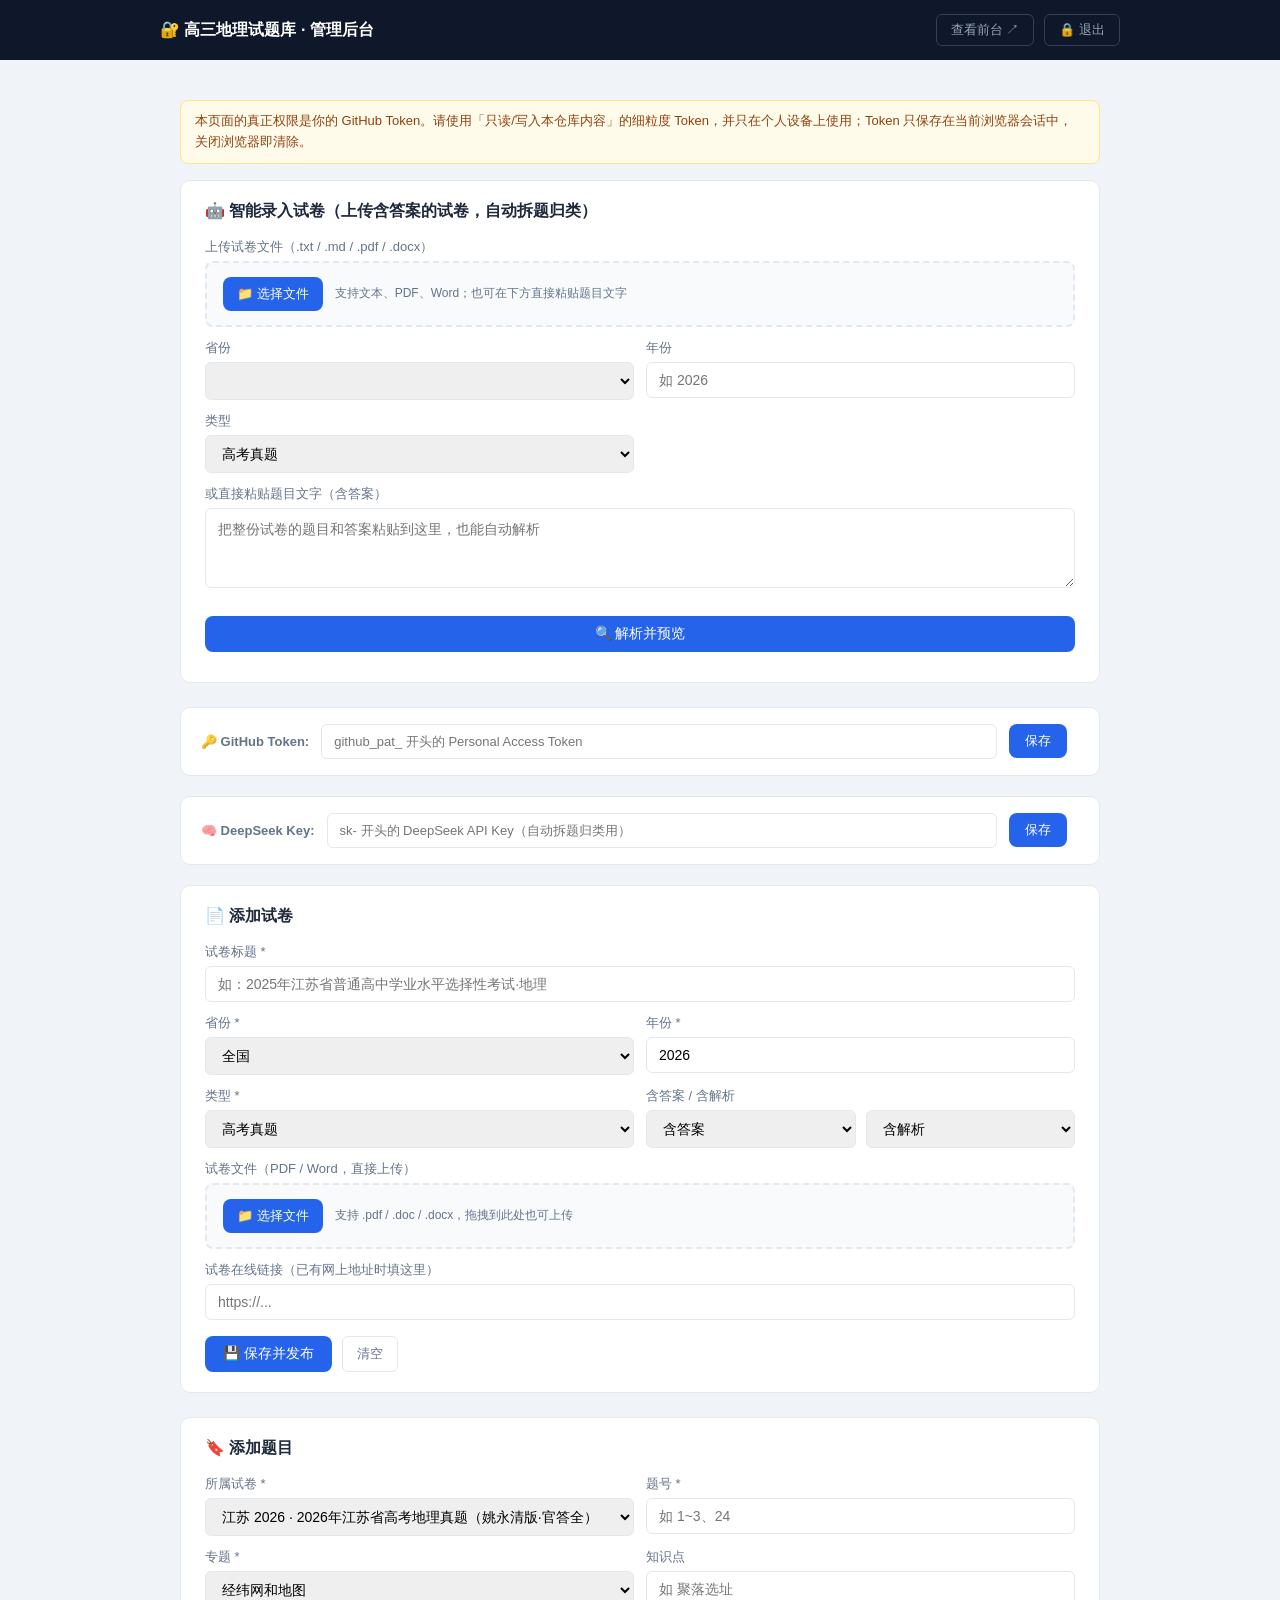
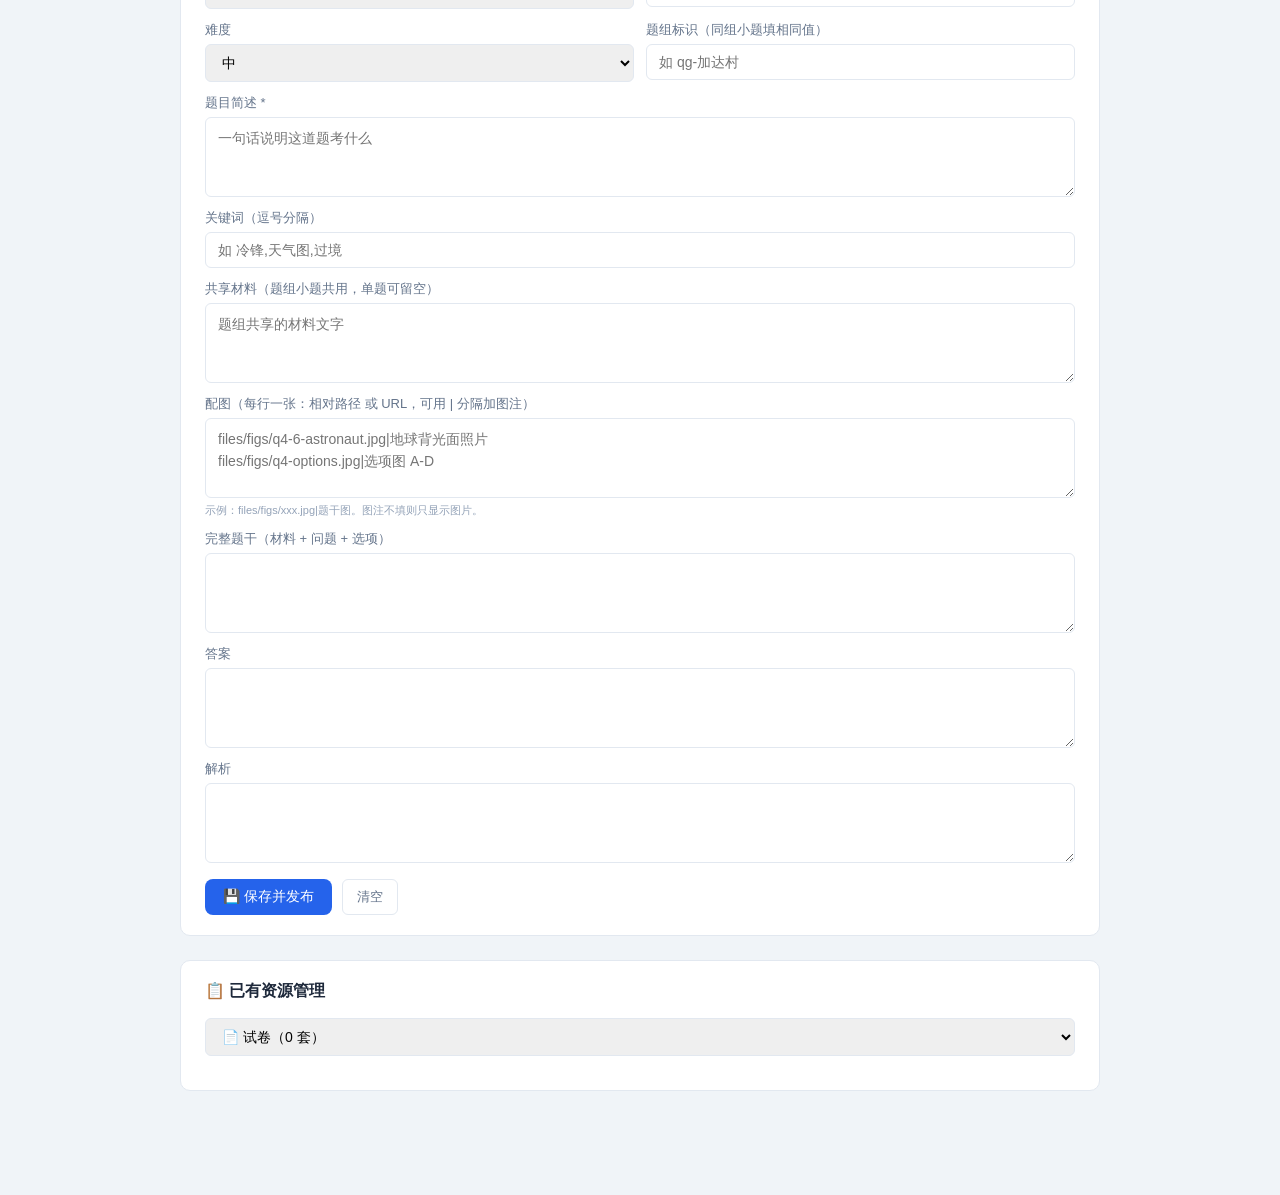
==== admin.html @ a0f21f52 "update admin.html" ====
<!DOCTYPE html>
<html lang="zh-CN">
<head>
  <meta charset="UTF-8">
  <meta name="viewport" content="width=device-width, initial-scale=1.0">
  <title>管理后台 · 高三地理试题库</title>
  <link rel="stylesheet" href="styles.css">
  <style>
    .admin-layout { max-width: 960px; margin: 0 auto; padding: 24px 20px 80px; }
    .admin-topbar { background: #0f172a; color: #fff; padding: 14px 20px; }
    .admin-topbar-inner { max-width: 960px; margin: 0 auto; display: flex; align-items: center; justify-content: space-between; }
    .admin-brand { font-weight: 700; font-size: 16px; }
    .admin-exit { color: #94a3b8; font-size: 13px; text-decoration: none; border: 1px solid #334155; padding: 6px 14px; border-radius: 6px; cursor: pointer; background: none; }
    .admin-exit:hover { color: #fff; border-color: #64748b; }
    .notice { background: #fffbeb; border: 1px solid #fde68a; color: #92400e; border-radius: 8px; padding: 10px 14px; font-size: 13px; margin: 16px 0; line-height: 1.6; }
    .settings-panel { background: #fff; border: 1px solid var(--border); border-radius: 10px; padding: 16px 20px; margin-bottom: 20px; display: flex; align-items: center; gap: 12px; flex-wrap: wrap; }
    .settings-panel label { font-size: 13px; font-weight: 600; color: var(--text-sub); }
    .settings-panel input { flex: 1; min-width: 240px; padding: 9px 12px; border: 1px solid var(--border); border-radius: 6px; font-size: 13px; }
    .admin-form { background: #fff; border: 1px solid var(--border); border-radius: 10px; padding: 20px 24px; margin-bottom: 24px; }
    .admin-form h3 { font-size: 16px; margin-bottom: 16px; }
    .form-grid { display: grid; grid-template-columns: 1fr 1fr; gap: 12px; }
    .form-field { display: flex; flex-direction: column; gap: 5px; }
    .form-field.full { grid-column: 1 / -1; }
    .form-field label { font-size: 13px; color: var(--text-sub); font-weight: 500; }
    .form-field input, .form-field select, .form-field textarea { padding: 9px 12px; border: 1px solid var(--border); border-radius: 6px; font-size: 14px; font-family: inherit; outline: none; }
    .form-field textarea { min-height: 80px; resize: vertical; line-height: 1.6; }
    .form-hint { font-size: 11px; color: #94a3b8; }
    .form-actions { margin-top: 16px; display: flex; gap: 10px; }
    .upload-box { border: 2px dashed var(--border); border-radius: 8px; padding: 14px 16px; display: flex; align-items: center; gap: 12px; flex-wrap: wrap; background: #f8fafc; }
    .upload-box.dragover { border-color: var(--primary); background: #eff6ff; }
    .upload-info { font-size: 12px; color: var(--text-sub); flex: 1; min-width: 160px; }
    .manage-item { background: #fff; border: 1px solid var(--border); border-radius: 8px; padding: 14px 16px; margin-bottom: 10px; display: flex; align-items: center; gap: 12px; }
    .manage-item .mi-title { flex: 1; font-size: 14px; font-weight: 500; }
    .manage-item .mi-info { font-size: 12px; color: var(--text-sub); }
    .mi-btn { padding: 6px 12px; border: 1px solid var(--border); background: #fff; border-radius: 6px; font-size: 12px; cursor: pointer; }
    .mi-btn.edit:hover { border-color: var(--primary); color: var(--primary); }
    .mi-btn.del:hover { border-color: #dc2626; color: #dc2626; }
    .save-status { position: fixed; bottom: 24px; right: 24px; z-index: 300; background: #0f172a; color: #fff; padding: 12px 20px; border-radius: 8px; font-size: 13px; display: none; box-shadow: 0 8px 24px rgba(0,0,0,.25); max-width: 420px; }
    .save-status.ok { background: #15803d; }
    .save-status.err { background: #dc2626; }
    .smart-preview { margin-top: 16px; }
    .smart-paper-head { background: #eff6ff; border: 1px solid #bfdbfe; border-radius: 8px; padding: 12px 16px; margin-bottom: 12px; }
    .smart-paper-head b { color: #1e40af; }
    .smart-q-item { border: 1px solid var(--border); border-radius: 8px; padding: 10px 14px; margin-bottom: 8px; }
    .smart-q-item .sq-head { display: flex; align-items: center; gap: 8px; flex-wrap: wrap; margin-bottom: 4px; }
    .smart-q-item .sq-ans { font-size: 13px; color: #166534; }
    .smart-q-item .sq-desc { font-size: 13px; color: var(--text-sub); }
    @media (max-width: 640px) { .form-grid { grid-template-columns: 1fr; } }
  </style>
</head>
<body>
  <header class="admin-topbar">
    <div class="admin-topbar-inner">
      <div class="admin-brand">🔐 高三地理试题库 · 管理后台</div>
      <div style="display:flex;gap:10px;align-items:center;">
        <a href="index.html" class="admin-exit" target="_blank">查看前台 ↗</a>
        <button id="admin-lock" class="admin-exit">🔒 退出</button>
      </div>
    </div>
  </header>

  <div class="admin-layout">
    <div class="notice">
      本页面的真正权限是你的 GitHub Token。请使用「只读/写入本仓库内容」的细粒度 Token，并只在个人设备上使用；Token 只保存在当前浏览器会话中，关闭浏览器即清除。
    </div>

    <!-- 智能录入 -->
    <div class="admin-form">
      <h3>🤖 智能录入试卷（上传含答案的试卷，自动拆题归类）</h3>
      <div class="form-grid">
        <div class="form-field full"><label>上传试卷文件（.txt / .md / .pdf / .docx）</label>
          <div class="upload-box" id="smart-upload-box">
            <button type="button" class="btn-primary" style="padding:8px 14px;font-size:13px;" onclick="document.getElementById('smart-file').click()">📁 选择文件</button>
            <span class="upload-info" id="smart-file-info">支持文本、PDF、Word；也可在下方直接粘贴题目文字</span>
            <input type="file" id="smart-file" accept=".txt,.md,.pdf,.docx" style="display:none;">
          </div>
        </div>
        <div class="form-field"><label>省份</label><select id="smart-province"></select></div>
        <div class="form-field"><label>年份</label><input type="text" id="smart-year" placeholder="如 2026"></div>
        <div class="form-field"><label>类型</label><select id="smart-type"><option>高考真题</option><option>模拟题</option></select></div>
        <div class="form-field full"><label>或直接粘贴题目文字（含答案）</label><textarea id="smart-text" placeholder="把整份试卷的题目和答案粘贴到这里，也能自动解析"></textarea></div>
        <div class="form-field full form-actions">
          <button class="btn-primary" onclick="smartParse()">🔍 解析并预览</button>
          <span id="smart-status" style="font-size:13px;color:var(--text-sub);"></span>
        </div>
      </div>
      <div id="smart-preview" class="smart-preview" style="display:none;"></div>
    </div>

    <!-- GitHub Token -->
    <div class="settings-panel">
      <label>🔑 GitHub Token:</label>
      <input type="password" id="github-token" placeholder="github_pat_ 开头的 Personal Access Token">
      <button class="btn-primary" style="padding:8px 16px;font-size:13px;" onclick="saveToken()">保存</button>
      <span id="token-status" style="font-size:12px;color:var(--text-sub);"></span>
    </div>

    <!-- DeepSeek Key -->
    <div class="settings-panel">
      <label>🧠 DeepSeek Key:</label>
      <input type="password" id="deepseek-key" placeholder="sk- 开头的 DeepSeek API Key（自动拆题归类用）">
      <button class="btn-primary" style="padding:8px 16px;font-size:13px;" onclick="saveDeepSeekKey()">保存</button>
      <span id="deepseek-status" style="font-size:12px;color:var(--text-sub);"></span>
    </div>

    <!-- 试卷表单 -->
    <div class="admin-form">
      <h3 id="paper-form-title">📄 添加试卷</h3>
      <div class="form-grid">
        <div class="form-field full"><label>试卷标题 *</label><input type="text" id="p-title" placeholder="如：2025年江苏省普通高中学业水平选择性考试·地理"></div>
        <div class="form-field"><label>省份 *</label><select id="p-province"></select></div>
        <div class="form-field"><label>年份 *</label><input type="text" id="p-year" placeholder="如 2025"></div>
        <div class="form-field"><label>类型 *</label><select id="p-type"><option>高考真题</option><option>模拟题</option></select></div>
        <div class="form-field"><label>含答案 / 含解析</label>
          <div style="display:flex;gap:10px;">
            <select id="p-hasanswer" style="flex:1;"><option value="true">含答案</option><option value="false">无答案</option></select>
            <select id="p-hasanalysis" style="flex:1;"><option value="true">含解析</option><option value="false">无解析</option></select>
          </div>
        </div>
        <div class="form-field full"><label>试卷文件（PDF / Word，直接上传）</label>
          <div class="upload-box" id="paper-upload-box">
            <button type="button" class="btn-primary" style="padding:8px 14px;font-size:13px;" onclick="document.getElementById('p-file').click()">📁 选择文件</button>
            <span class="upload-info" id="p-file-info">支持 .pdf / .doc / .docx，拖拽到此处也可上传</span>
            <input type="file" id="p-file" accept=".pdf,.doc,.docx" style="display:none;">
          </div>
        </div>
        <div class="form-field full"><label>试卷在线链接（已有网上地址时填这里）</label><input type="text" id="p-url" placeholder="https://..."></div>
      </div>
      <div class="form-actions"><button class="btn-primary" onclick="savePaper()">💾 保存并发布</button><button class="btn-ghost" onclick="resetPaperForm()">清空</button></div>
    </div>

    <!-- 题目表单 -->
    <div class="admin-form">
      <h3 id="question-form-title">🔖 添加题目</h3>
      <div class="form-grid">
        <div class="form-field"><label>所属试卷 *</label><select id="q-paperid"></select></div>
        <div class="form-field"><label>题号 *</label><input type="text" id="q-number" placeholder="如 1~3、24"></div>
        <div class="form-field"><label>专题 *</label><select id="q-topic"></select></div>
        <div class="form-field"><label>知识点</label><input type="text" id="q-knowledgepoint" placeholder="如 聚落选址"></div>
        <div class="form-field"><label>难度</label><select id="q-difficulty"><option>易</option><option selected>中</option><option>难</option></select></div>
        <div class="form-field"><label>题组标识（同组小题填相同值）</label><input type="text" id="q-group" placeholder="如 qg-加达村"></div>
        <div class="form-field full"><label>题目简述 *</label><textarea id="q-desc" placeholder="一句话说明这道题考什么"></textarea></div>
        <div class="form-field full"><label>关键词（逗号分隔）</label><input type="text" id="q-keywords" placeholder="如 冷锋,天气图,过境"></div>
        <div class="form-field full"><label>共享材料（题组小题共用，单题可留空）</label><textarea id="q-material" placeholder="题组共享的材料文字"></textarea></div>
        <div class="form-field full"><label>配图（每行一张：相对路径 或 URL，可用 | 分隔加图注）</label><textarea id="q-figures" placeholder="files/figs/q4-6-astronaut.jpg|地球背光面照片&#10;files/figs/q4-options.jpg|选项图 A-D"></textarea>
          <span class="form-hint">示例：files/figs/xxx.jpg|题干图。图注不填则只显示图片。</span>
        </div>
        <div class="form-field full"><label>完整题干（材料 + 问题 + 选项）</label><textarea id="q-content"></textarea></div>
        <div class="form-field full"><label>答案</label><textarea id="q-answer"></textarea></div>
        <div class="form-field full"><label>解析</label><textarea id="q-analysis"></textarea></div>
      </div>
      <div class="form-actions"><button class="btn-primary" onclick="saveQuestion()">💾 保存并发布</button><button class="btn-ghost" onclick="resetQuestionForm()">清空</button></div>
    </div>

    <!-- 已有资源 -->
    <div class="admin-form">
      <h3>📋 已有资源管理</h3>
      <div class="form-field" style="margin-bottom:14px;">
        <select id="manage-type" onchange="renderManageList()">
          <option value="papers">📄 试卷（<span id="paper-count">0</span> 套）</option>
          <option value="questions">🔖 题目（<span id="question-count">0</span> 道）</option>
        </select>
      </div>
      <div id="manage-list"></div>
    </div>
  </div>

  <div id="save-status" class="save-status"></div>

  <script src="config.js"></script>
  <script src="data.js"></script>
  <script src="admin.js"></script>
</body>
</html>
---- styles.css ----
:root {
  --primary: #2563eb;
  --primary-dark: #1d4ed8;
  --bg: #f0f4f8;
  --card: #ffffff;
  --text: #1e293b;
  --text-sub: #64748b;
  --border: #e2e8f0;
  --shadow: 0 2px 8px rgba(30, 41, 59, 0.08);
  --radius: 10px;
}

* { margin: 0; padding: 0; box-sizing: border-box; }

body {
  font-family: -apple-system, BlinkMacSystemFont, "Segoe UI", "PingFang SC",
    "Hiragino Sans GB", "Microsoft YaHei", sans-serif;
  background: var(--bg);
  color: var(--text);
  min-height: 100vh;
}

/* ==================== 顶栏 ==================== */
.topbar {
  background: #fff;
  border-bottom: 1px solid var(--border);
  position: sticky; top: 0; z-index: 50;
}
.topbar-inner {
  max-width: 1100px; margin: 0 auto; padding: 0 20px;
  height: 56px; display: flex; align-items: center; gap: 24px;
}
.topbar-brand { font-weight: 700; font-size: 17px; white-space: nowrap; }
.topbar-nav { display: flex; gap: 4px; flex: 1; }
.topbar-org { font-size: 13px; color: var(--text-sub); white-space: nowrap; }
.nav-btn {
  padding: 8px 16px; border: none; background: none; border-radius: 8px;
  font-size: 14px; cursor: pointer; color: var(--text-sub); transition: all .2s;
}
.nav-btn:hover { background: var(--bg); color: var(--text); }
.nav-btn.active { background: var(--primary); color: #fff; }

/* ==================== 面板通用 ==================== */
.tab-panel { display: none; max-width: 1100px; margin: 0 auto; padding: 24px 20px 60px; }
.tab-panel.active { display: block; }
.panel-header { margin-bottom: 14px; }
.panel-header h2 { font-size: 20px; margin-bottom: 4px; }
.panel-desc { color: var(--text-sub); font-size: 13px; }

/* ==================== 搜索栏 ==================== */
.search-bar { display: flex; gap: 10px; flex-wrap: wrap; margin-bottom: 14px; }
.search-input {
  flex: 1; min-width: 200px; padding: 10px 14px;
  border: 1px solid var(--border); border-radius: 8px; font-size: 14px; outline: none;
  transition: border-color .2s;
}
.search-input:focus { border-color: var(--primary); }
.filter-select {
  padding: 10px 12px; border: 1px solid var(--border); border-radius: 8px;
  font-size: 14px; background: #fff; cursor: pointer; outline: none;
}

/* ==================== 试卷卡片 ==================== */
.resource-list { display: flex; flex-direction: column; gap: 8px; }
.exam-card {
  background: var(--card); border-radius: var(--radius); padding: 14px 18px;
  display: flex; justify-content: space-between; align-items: center; gap: 16px;
  box-shadow: var(--shadow); transition: transform .15s, box-shadow .15s;
}
.exam-card:hover { transform: translateY(-1px); box-shadow: 0 4px 16px rgba(30,41,59,.12); }
.exam-title { font-weight: 600; font-size: 15px; margin-bottom: 8px; }
.exam-meta { display: flex; flex-wrap: wrap; gap: 6px; align-items: center; }
.exam-actions { display: flex; align-items: center; gap: 8px; flex-shrink: 0; }

.badge { font-size: 12px; padding: 2px 8px; border-radius: 4px; font-weight: 500; }
.badge-year { background: #dbeafe; color: #1d4ed8; }
.badge-type { background: #dcfce7; color: #15803d; }
.badge-topic { background: #fef3c7; color: #b45309; }
.badge-province { background: #ffedd5; color: #c2410c; }
.badge-fig { background: #fce7f3; color: #9d174d; }
.badge-difficulty { background: #f1f5f9; color: #475569; }
.badge-difficulty-易 { background: #dcfce7; color: #15803d; }
.badge-difficulty-中 { background: #fef3c7; color: #b45309; }
.badge-difficulty-难 { background: #fee2e2; color: #b91c1c; }

.flag { font-size: 12px; color: var(--text-sub); }
.flag-answer { color: #15803d; }
.flag-analysis { color: #b45309; }

.btn-primary {
  padding: 9px 18px; background: var(--primary); color: #fff; border: none;
  border-radius: 8px; font-size: 14px; cursor: pointer; transition: background .2s;
  white-space: nowrap;
}
.btn-primary:hover { background: var(--primary-dark); }
.btn-sm { padding: 7px 14px; font-size: 13px; }
.btn-ghost {
  padding: 7px 14px; border: 1px solid var(--border); background: #fff;
  border-radius: 6px; font-size: 13px; cursor: pointer; color: var(--text-sub); transition: all .2s;
}
.btn-ghost:hover { border-color: var(--primary); color: var(--primary); }

/* ==================== 专题总览 ==================== */
.topic-group {
  background: var(--card); border-radius: var(--radius); padding: 14px 18px;
  box-shadow: var(--shadow); margin-bottom: 10px;
}
.topic-group-header { display: flex; align-items: center; gap: 10px; margin-bottom: 10px; }
.topic-group-header h3 { font-size: 18px; }
.group-hit { font-size: 13px; padding: 3px 12px; border-radius: 10px; background: #dbeafe; color: #1d4ed8; font-weight: 500; }
.group-hit.zero { background: #f1f5f9; color: #94a3b8; }
.topic-chips { display: flex; flex-wrap: wrap; gap: 8px; }
.topic-chip {
  padding: 8px 14px; border: 1px solid var(--border); background: #f8fafc;
  border-radius: 22px; font-size: 14px; cursor: pointer; color: var(--text);
  display: inline-flex; align-items: center; gap: 8px; transition: all .15s;
}
.topic-chip:hover { border-color: var(--primary); color: var(--primary); background: #eff6ff; }
.topic-chip.empty { opacity: .5; cursor: not-allowed; }
.chip-count {
  font-size: 13px; background: #dbeafe; color: #1d4ed8;
  border-radius: 8px; padding: 0 8px; line-height: 20px; min-width: 20px; text-align: center;
}
.topic-chip.empty .chip-count { background: #f1f5f9; color: #94a3b8; }

.topic-breadcrumb { display: flex; align-items: center; gap: 14px; margin-bottom: 16px; flex-wrap: wrap; }
.topic-current { font-size: 15px; font-weight: 600; }
.search-result-bar {
  background: #eff6ff; border: 1px solid #bfdbfe; color: #1e40af;
  border-radius: 8px; padding: 10px 16px; font-size: 13px; margin-bottom: 12px;
}

/* ==================== 题目卡片 ==================== */
.question-card {
  background: var(--card); border-radius: var(--radius); padding: 12px 16px;
  display: flex; align-items: flex-start; gap: 12px;
  box-shadow: var(--shadow); transition: transform .15s, box-shadow .15s;
}
.question-card:hover { transform: translateY(-1px); box-shadow: 0 4px 16px rgba(30,41,59,.12); }
.q-left { flex-shrink: 0; }
.q-number { font-size: 12px; font-weight: 600; color: #1d4ed8; background: #dbeafe; border-radius: 6px; padding: 4px 8px; white-space: nowrap; }
.q-main { flex: 1; min-width: 0; }
.q-desc { font-size: 14px; font-weight: 600; line-height: 1.45; margin-bottom: 5px; }
.q-content {
  font-size: 14px; line-height: 1.55; color: var(--text);
  background: #f8fafc; border: 1px solid var(--border);
  border-radius: 8px; padding: 8px 12px; margin-bottom: 6px;
  white-space: normal; word-break: break-word;
}
.q-answer, .q-analysis { margin-bottom: 6px; }
.q-answer summary, .q-analysis summary {
  cursor: pointer; user-select: none; font-size: 13px; font-weight: 600; color: #1d4ed8;
  background: #eff6ff; border: 1px solid #dbeafe; border-radius: 8px; padding: 6px 12px;
  display: inline-flex; align-items: center; gap: 6px; transition: background .15s;
}
.q-answer summary:hover { background: #dbeafe; }
.q-analysis summary { color: #7c3aed; background: #f5f3ff; border-color: #ede9fe; }
.q-analysis summary:hover { background: #ede9fe; }
.q-answer-body { font-size: 14px; line-height: 1.55; color: #166534; background: #f0fdf4; border: 1px solid #dcfce7; border-radius: 8px; padding: 8px 12px; margin-top: 6px; }
.q-analysis-body { font-size: 14px; line-height: 1.55; color: #5b21b6; background: #faf5ff; border: 1px solid #ede9fe; border-radius: 8px; padding: 8px 12px; margin-top: 6px; }

.q-source { display: flex; flex-wrap: wrap; align-items: center; gap: 6px; }
.q-paper { font-size: 12px; color: var(--text-sub); }
.q-paper-label { font-size: 11px; color: #94a3b8; }
.q-actions { flex-shrink: 0; }

/* ==================== 题目配图（多图网格） ==================== */
.q-figures { display: grid; grid-template-columns: repeat(auto-fit, minmax(200px, 1fr)); gap: 8px; margin-bottom: 8px; }
.q-figure { margin: 0; }
.q-figure img {
  width: 100%; max-height: 280px; object-fit: contain;
  border: 1px solid var(--border); border-radius: 8px; background: #f8fafc; display: block;
}
.q-figure figcaption { font-size: 12px; color: var(--text-sub); margin-top: 5px; text-align: center; }

/* ==================== 题组卡片 ==================== */
.q-group-card { border-left: 3px solid #1d4ed8; }
.q-group-size { display: inline-block; margin-top: 6px; font-size: 11px; color: #1d4ed8; background: #eff6ff; border-radius: 4px; padding: 2px 8px; }
.q-material {
  font-size: 14px; line-height: 1.55; color: var(--text);
  background: #fef3c7; border-left: 4px solid #f59e0b;
  border-radius: 6px; padding: 9px 13px; margin-bottom: 8px;
}
.q-material-tag { display: inline-block; font-size: 11px; font-weight: 600; color: #92400e; background: #fde68a; border-radius: 4px; padding: 2px 8px; margin-right: 8px; vertical-align: middle; }
.q-sub { border-top: 1px dashed var(--border); padding: 8px 0 2px; margin-bottom: 2px; }
.q-sub:first-of-type { border-top: none; padding-top: 0; }
.q-sub-head { display: flex; align-items: baseline; gap: 10px; margin-bottom: 4px; }
.q-sub-num { font-size: 13px; font-weight: 600; color: #1d4ed8; background: #dbeafe; border-radius: 4px; padding: 2px 8px; white-space: nowrap; }
.q-sub-desc { font-size: 14px; font-weight: 600; color: var(--text); }

/* ==================== 试卷查看器 ==================== */
.exam-viewer { position: fixed; inset: 0; z-index: 200; background: rgba(15, 23, 42, 0.88); display: flex; align-items: center; justify-content: center; }
.viewer-toolbar {
  position: absolute; top: 0; left: 0; right: 0; height: 52px; background: #fff;
  display: flex; align-items: center; gap: 16px; padding: 0 20px; box-shadow: var(--shadow);
}
.viewer-close { padding: 7px 16px; border: none; background: #fee2e2; color: #dc2626; border-radius: 6px; cursor: pointer; font-size: 14px; }
.viewer-close:hover { background: #fecaca; }
.viewer-title { font-weight: 600; font-size: 15px; flex: 1; min-width: 0; overflow: hidden; text-overflow: ellipsis; white-space: nowrap; }
.viewer-newtab { font-size: 13px; color: var(--primary); text-decoration: none; white-space: nowrap; }
.viewer-newtab:hover { text-decoration: underline; }
.viewer-body {
  margin-top: 52px; width: 92%; max-width: 980px; height: calc(100% - 104px);
  background: #fff; border-radius: 12px; position: relative; overflow: hidden;
}
.viewer-content { width: 100%; height: 100%; padding: 12px; z-index: 2; position: relative; }
.viewer-iframe { width: 100%; height: 100%; border: none; display: block; }
.viewer-placeholder { text-align: center; padding: 60px 30px; color: var(--text-sub); }
.vp-icon { font-size: 48px; margin-bottom: 6px; }

/* 水印层：平铺斜纹 */
.viewer-watermark { position: absolute; inset: 0; z-index: 5; pointer-events: none; display: none; background-repeat: repeat; }

/* ==================== 空状态 / 页脚 ==================== */
.empty-state { text-align: center; padding: 60px 20px; color: var(--text-sub); background: var(--card); border-radius: var(--radius); font-size: 15px; }
.footer { text-align: center; padding: 30px 20px; color: var(--text-sub); font-size: 13px; border-top: 1px solid var(--border); margin-top: 40px; background: #fff; }
.footer-small { font-size: 11px; margin-top: 6px; opacity: .7; }

/* ==================== 响应式 ==================== */
@media (max-width: 640px) {
  .topbar-inner { flex-wrap: wrap; height: auto; padding: 10px 16px; }
  .topbar-brand { width: 100%; text-align: center; margin-bottom: 6px; }
  .topbar-nav { width: 100%; justify-content: center; }
  .topbar-org { width: 100%; text-align: center; margin-top: 4px; }
  .exam-card { flex-direction: column; align-items: flex-start; }
  .question-card { flex-direction: column; }
  .q-actions { width: 100%; }
  .search-bar { flex-direction: column; }
  .filter-select { width: 100%; }
  .q-figures { grid-template-columns: 1fr; }
  .viewer-body { width: 100%; height: calc(100% - 52px); border-radius: 0; }
}
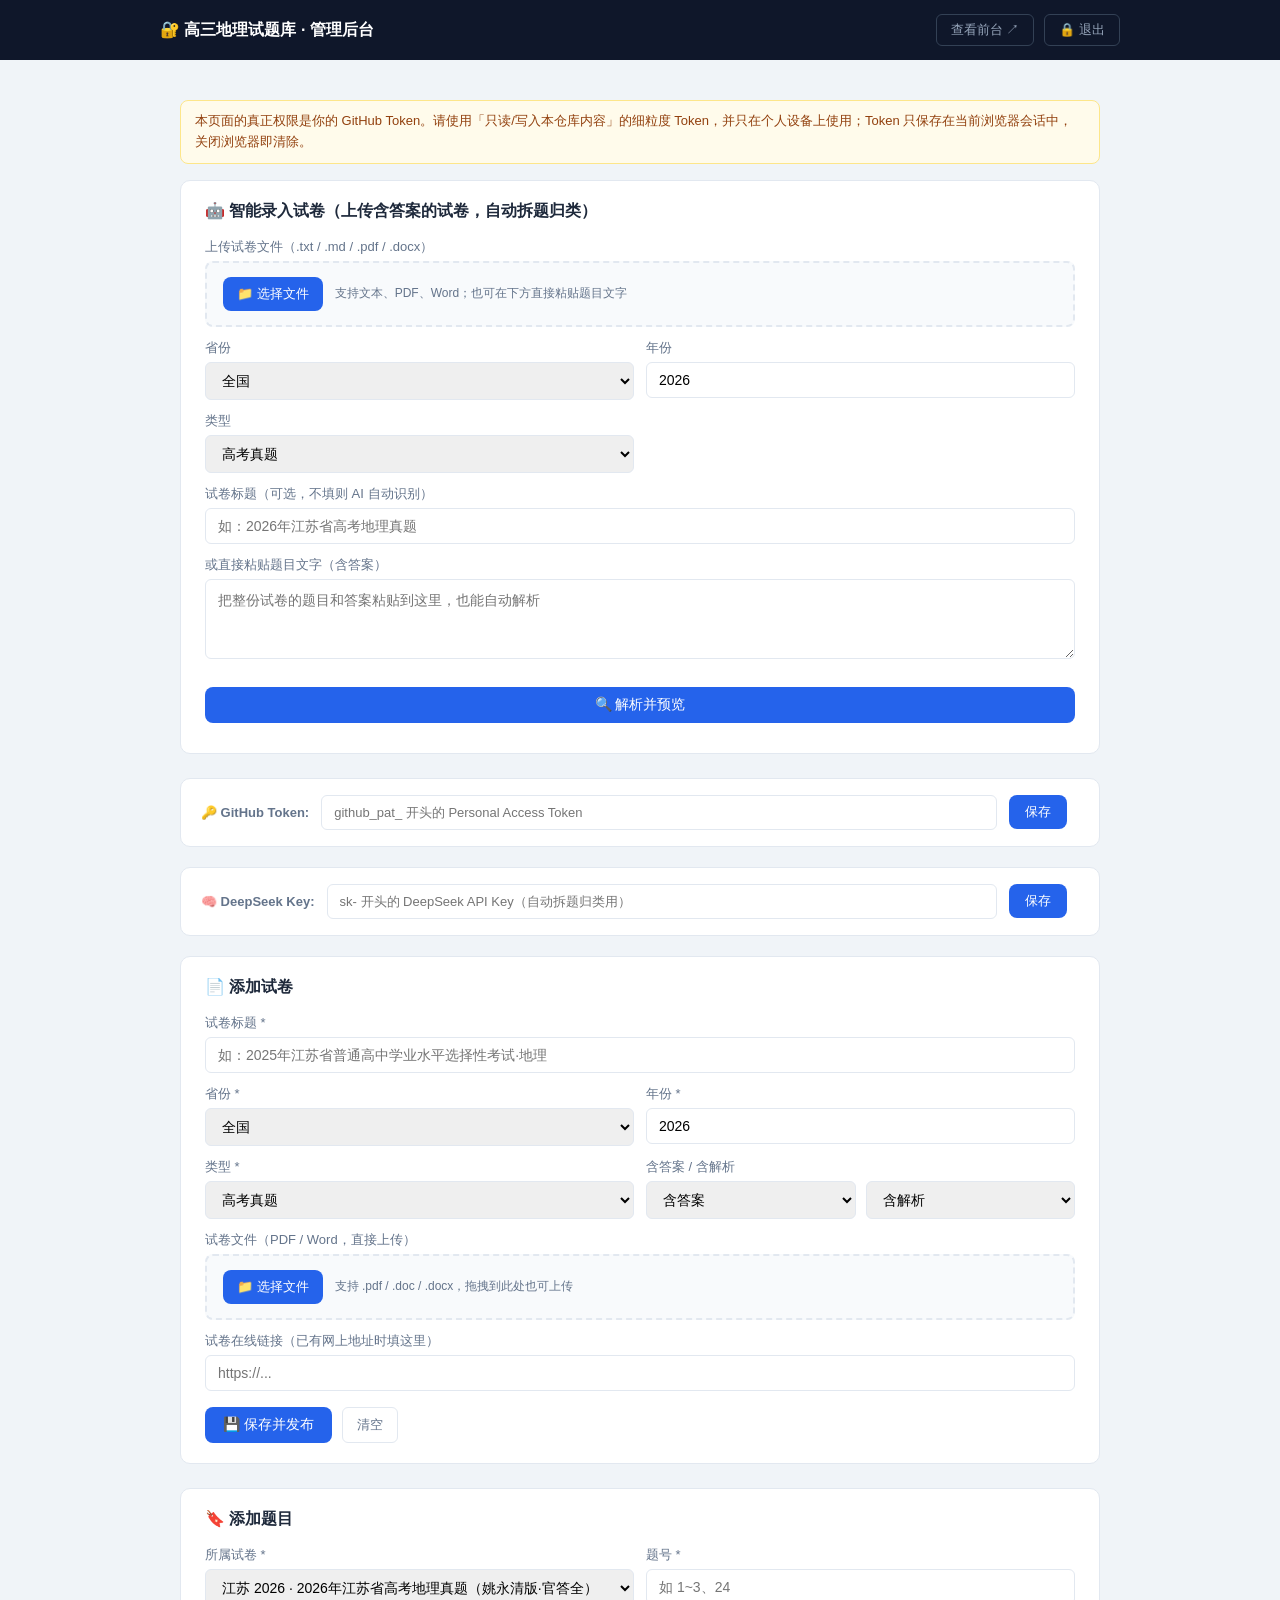
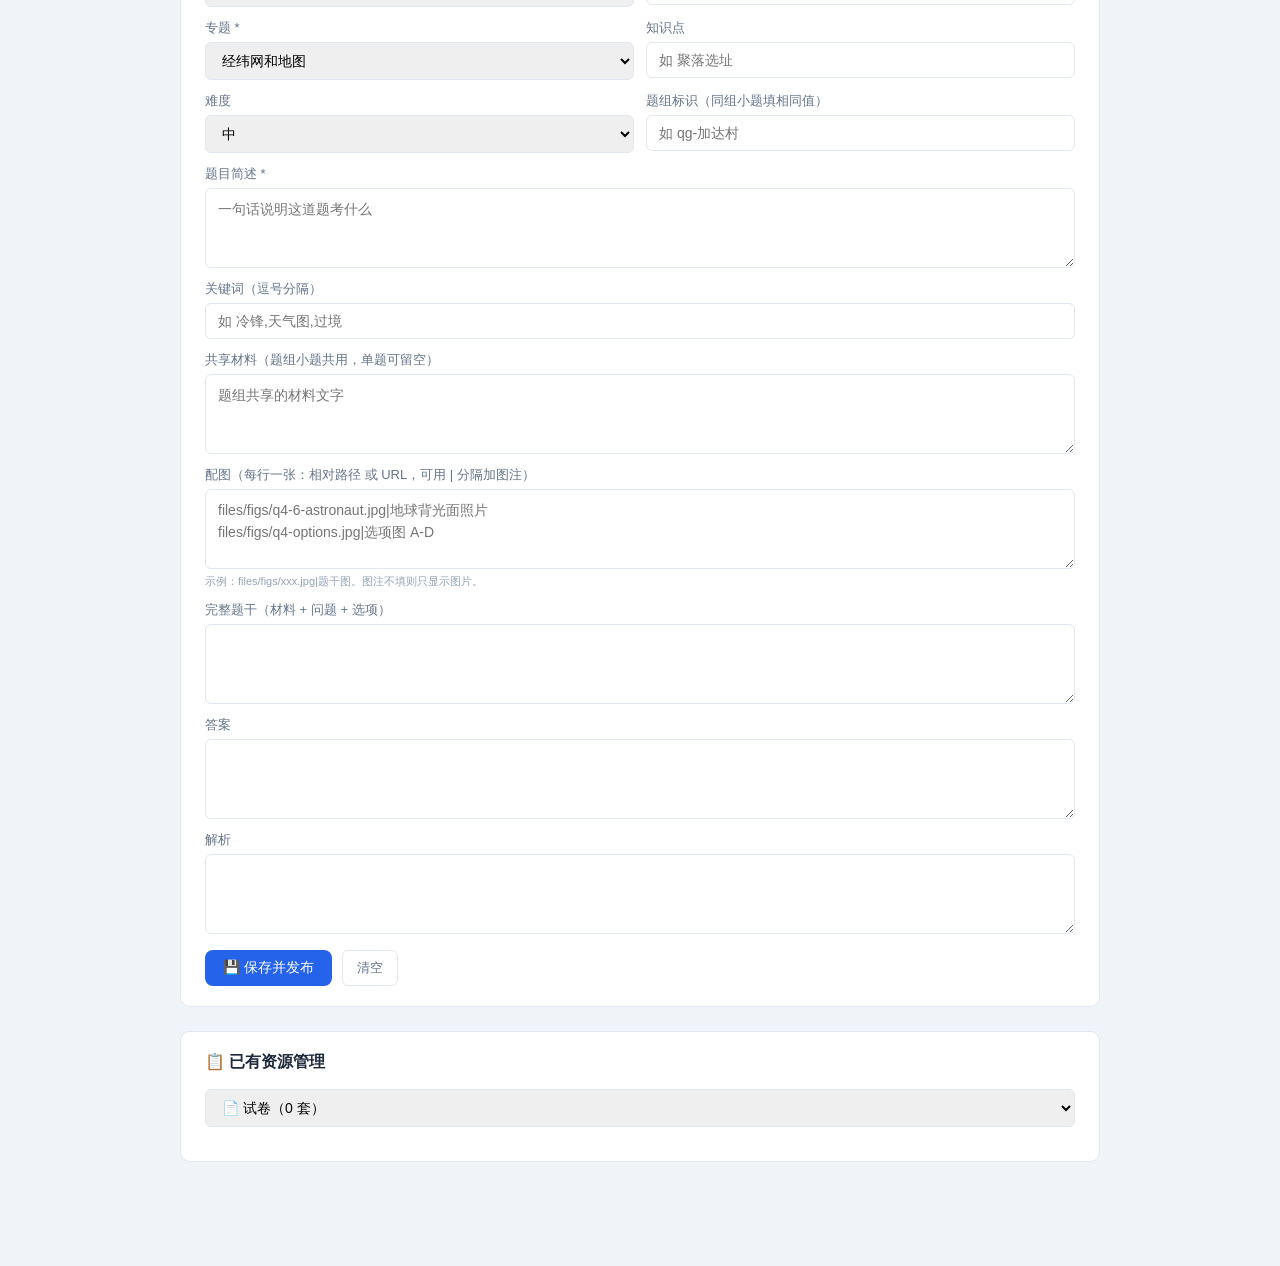
==== commit efc52cce: "update admin.html" ====
--- a/admin.html
+++ b/admin.html
@@ -78,6 +78,7 @@
         <div class="form-field"><label>省份</label><select id="smart-province"></select></div>
         <div class="form-field"><label>年份</label><input type="text" id="smart-year" placeholder="如 2026"></div>
         <div class="form-field"><label>类型</label><select id="smart-type"><option>高考真题</option><option>模拟题</option></select></div>
+        <div class="form-field full"><label>试卷标题（可选，不填则 AI 自动识别）</label><input type="text" id="smart-title" placeholder="如：2026年江苏省高考地理真题"></div>
         <div class="form-field full"><label>或直接粘贴题目文字（含答案）</label><textarea id="smart-text" placeholder="把整份试卷的题目和答案粘贴到这里，也能自动解析"></textarea></div>
         <div class="form-field full form-actions">
           <button class="btn-primary" onclick="smartParse()">🔍 解析并预览</button>
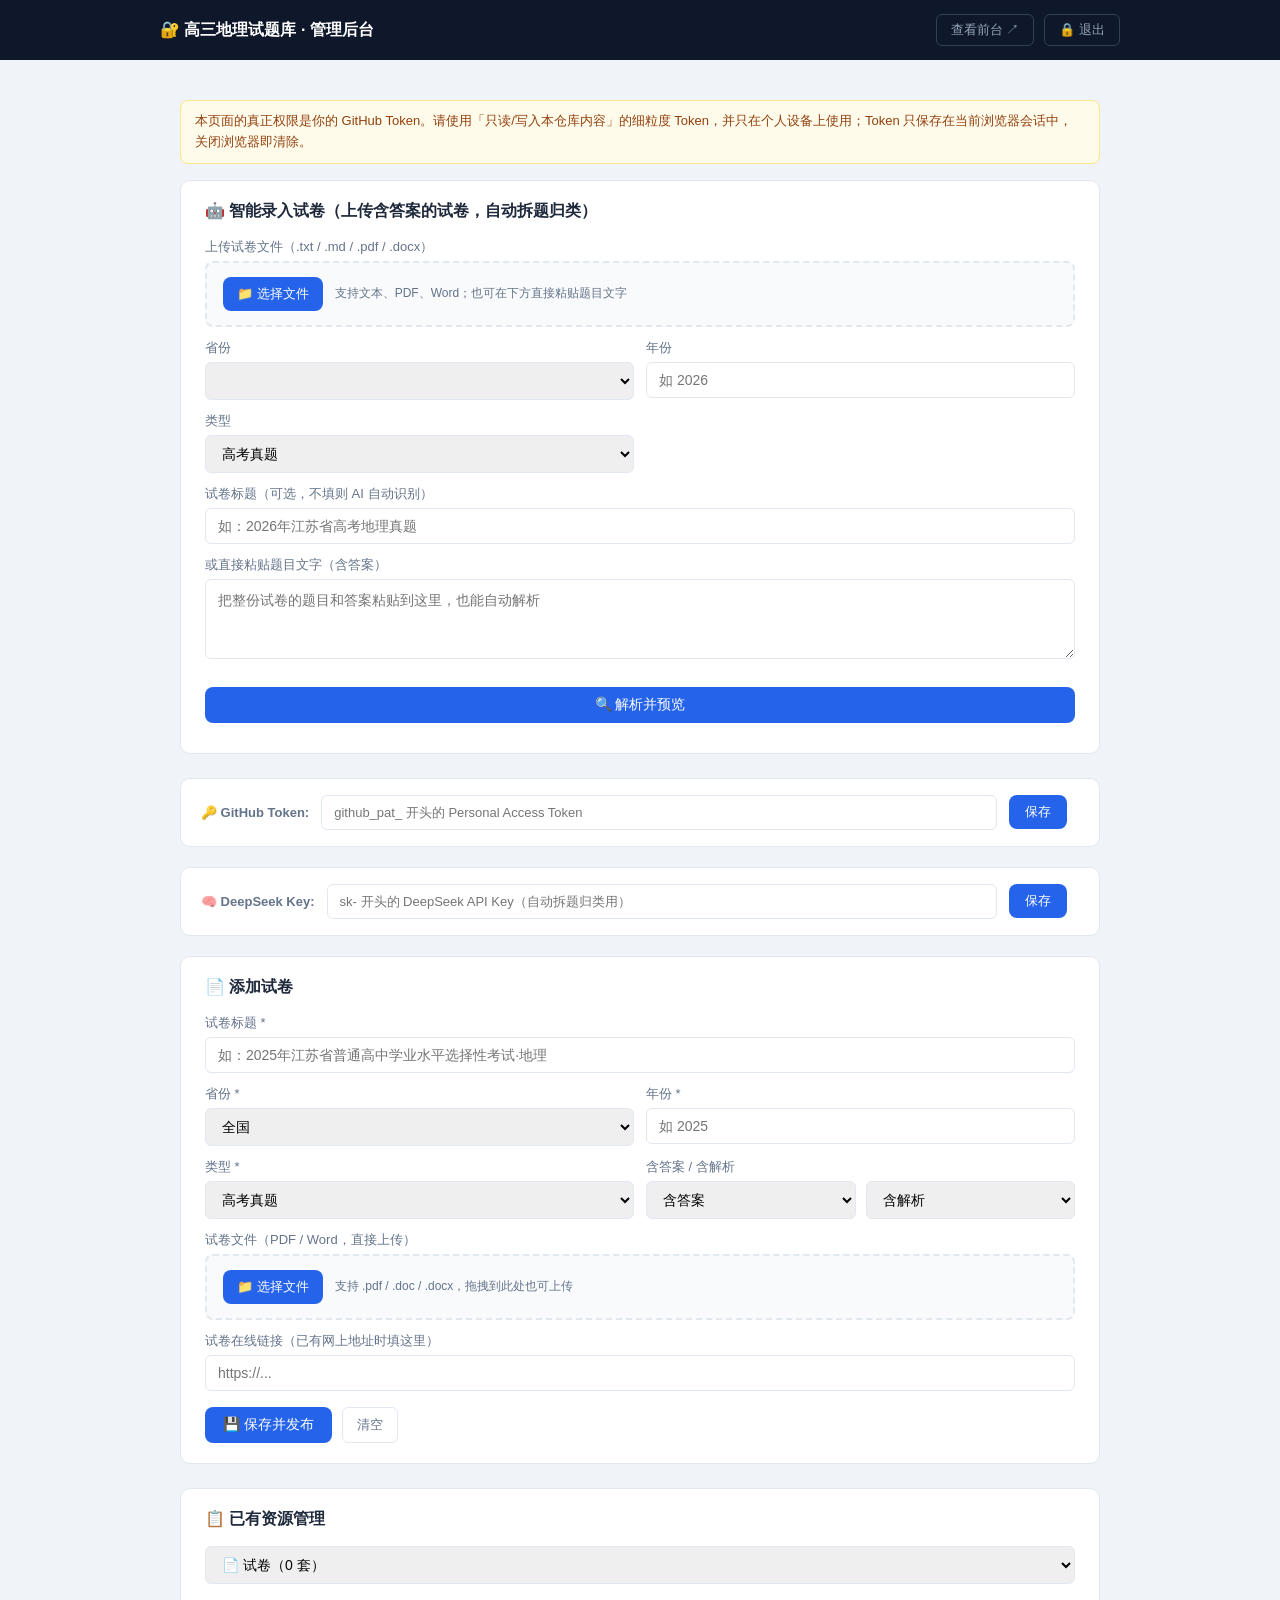
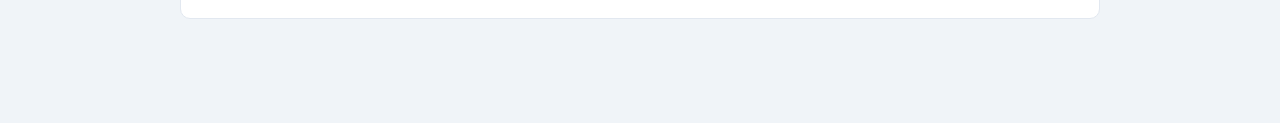
==== commit 5c5d0f38: "update admin.html" ====
--- a/admin.html
+++ b/admin.html
@@ -130,29 +130,6 @@
       <div class="form-actions"><button class="btn-primary" onclick="savePaper()">💾 保存并发布</button><button class="btn-ghost" onclick="resetPaperForm()">清空</button></div>
     </div>
 
-    <!-- 题目表单 -->
-    <div class="admin-form">
-      <h3 id="question-form-title">🔖 添加题目</h3>
-      <div class="form-grid">
-        <div class="form-field"><label>所属试卷 *</label><select id="q-paperid"></select></div>
-        <div class="form-field"><label>题号 *</label><input type="text" id="q-number" placeholder="如 1~3、24"></div>
-        <div class="form-field"><label>专题 *</label><select id="q-topic"></select></div>
-        <div class="form-field"><label>知识点</label><input type="text" id="q-knowledgepoint" placeholder="如 聚落选址"></div>
-        <div class="form-field"><label>难度</label><select id="q-difficulty"><option>易</option><option selected>中</option><option>难</option></select></div>
-        <div class="form-field"><label>题组标识（同组小题填相同值）</label><input type="text" id="q-group" placeholder="如 qg-加达村"></div>
-        <div class="form-field full"><label>题目简述 *</label><textarea id="q-desc" placeholder="一句话说明这道题考什么"></textarea></div>
-        <div class="form-field full"><label>关键词（逗号分隔）</label><input type="text" id="q-keywords" placeholder="如 冷锋,天气图,过境"></div>
-        <div class="form-field full"><label>共享材料（题组小题共用，单题可留空）</label><textarea id="q-material" placeholder="题组共享的材料文字"></textarea></div>
-        <div class="form-field full"><label>配图（每行一张：相对路径 或 URL，可用 | 分隔加图注）</label><textarea id="q-figures" placeholder="files/figs/q4-6-astronaut.jpg|地球背光面照片&#10;files/figs/q4-options.jpg|选项图 A-D"></textarea>
-          <span class="form-hint">示例：files/figs/xxx.jpg|题干图。图注不填则只显示图片。</span>
-        </div>
-        <div class="form-field full"><label>完整题干（材料 + 问题 + 选项）</label><textarea id="q-content"></textarea></div>
-        <div class="form-field full"><label>答案</label><textarea id="q-answer"></textarea></div>
-        <div class="form-field full"><label>解析</label><textarea id="q-analysis"></textarea></div>
-      </div>
-      <div class="form-actions"><button class="btn-primary" onclick="saveQuestion()">💾 保存并发布</button><button class="btn-ghost" onclick="resetQuestionForm()">清空</button></div>
-    </div>
-
     <!-- 已有资源 -->
     <div class="admin-form">
       <h3>📋 已有资源管理</h3>
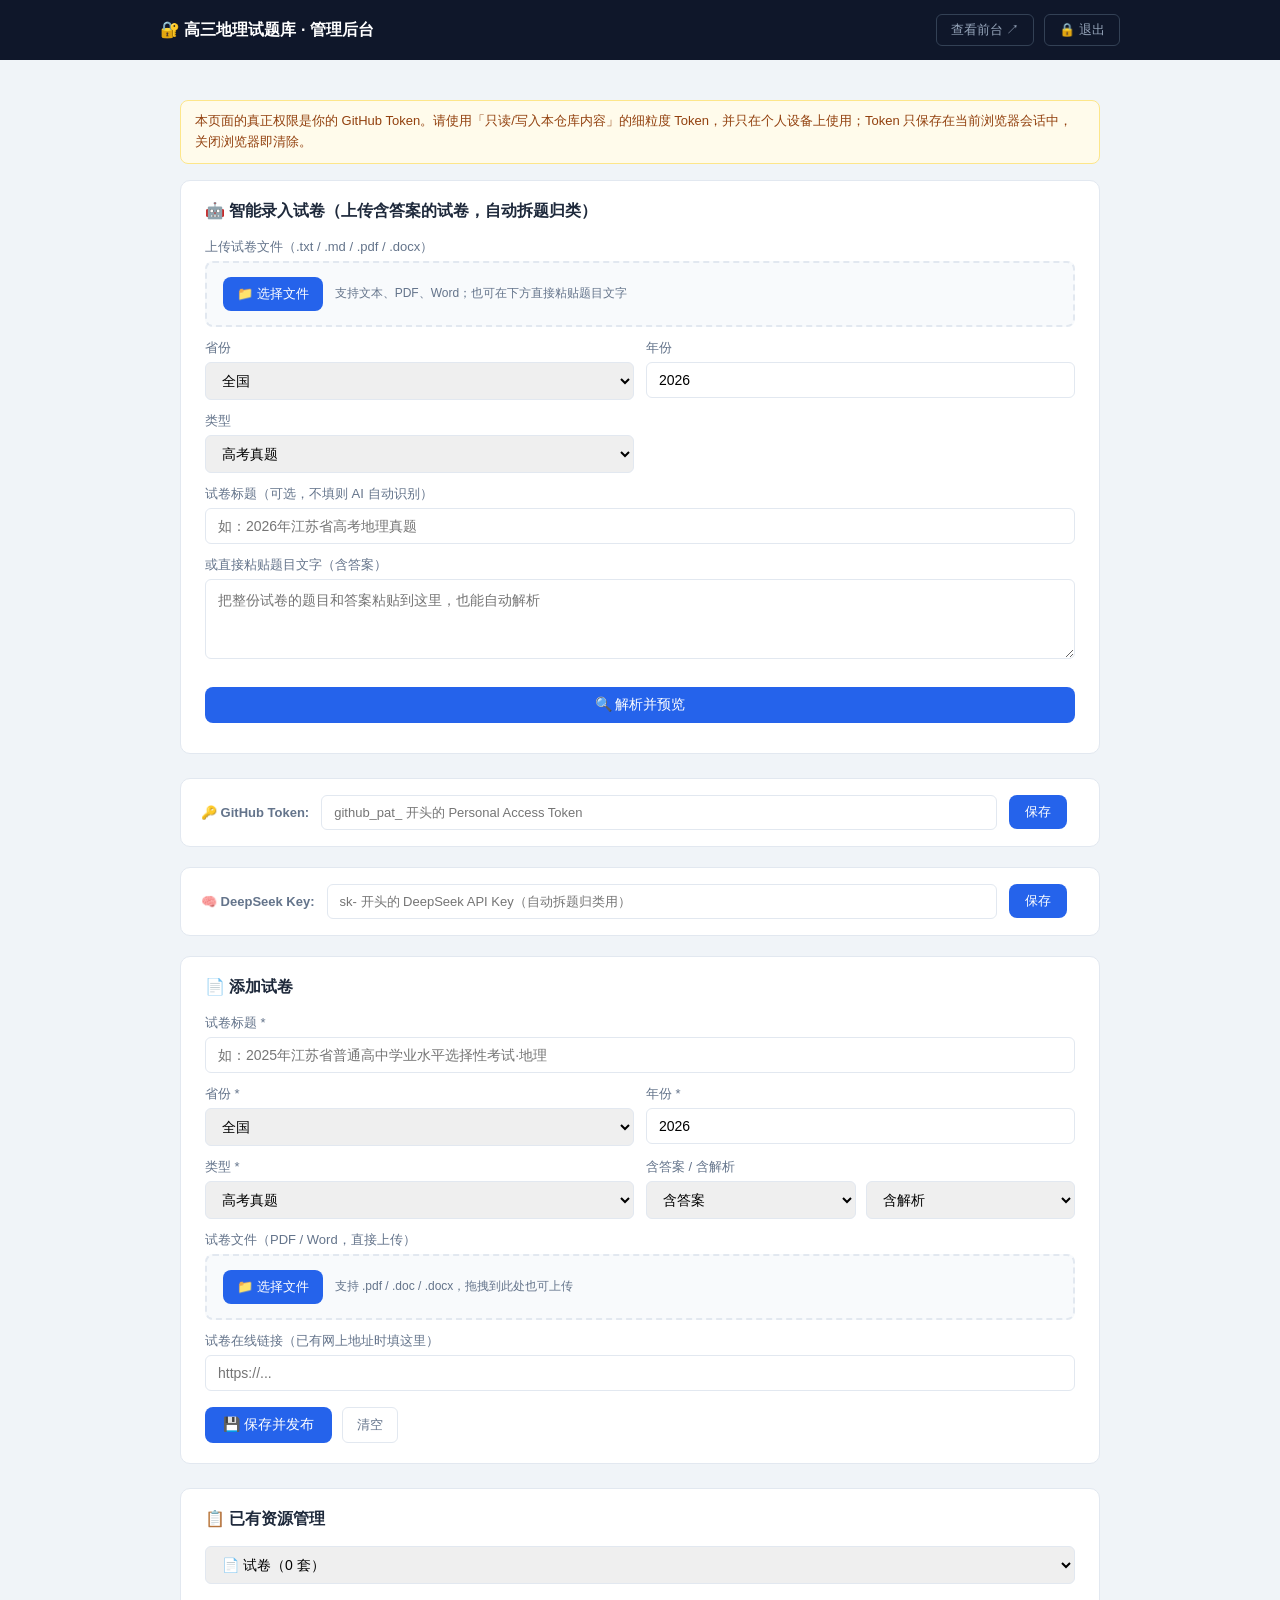
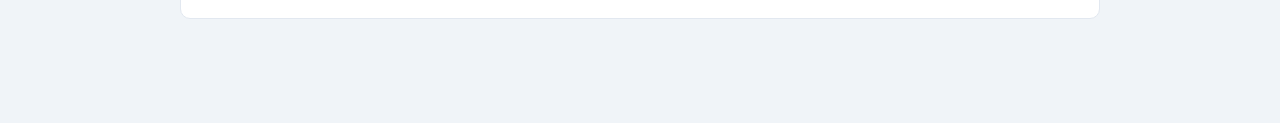
==== commit 2370eaeb: "update admin.html" ====
--- a/admin.html
+++ b/admin.html
@@ -45,6 +45,9 @@
     .smart-q-item .sq-head { display: flex; align-items: center; gap: 8px; flex-wrap: wrap; margin-bottom: 4px; }
     .smart-q-item .sq-ans { font-size: 13px; color: #166534; }
     .smart-q-item .sq-desc { font-size: 13px; color: var(--text-sub); }
+    .se-fig-row { display: flex; align-items: center; gap: 8px; margin-bottom: 8px; }
+    .se-fig-row img { height: 52px; width: auto; border: 1px solid var(--border); border-radius: 6px; object-fit: contain; background: #f8fafc; }
+    .se-fig-row input { flex: 1; min-width: 0; }
     @media (max-width: 640px) { .form-grid { grid-template-columns: 1fr; } }
   </style>
 </head>
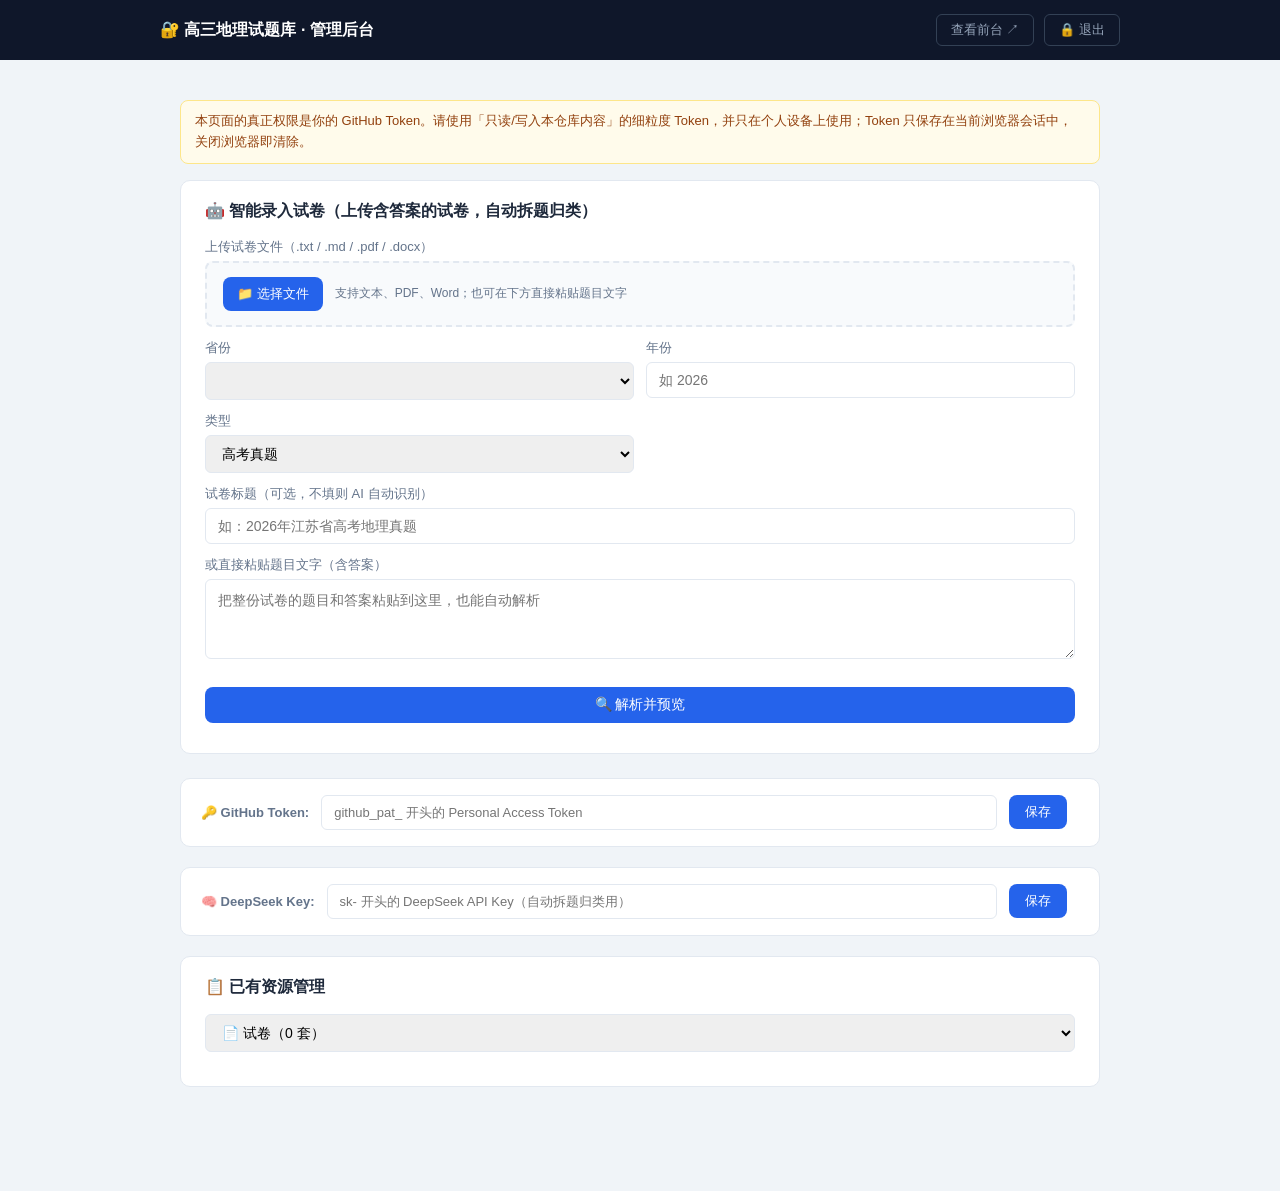
==== commit 30a0a6c9: "update admin.html" ====
--- a/admin.html
+++ b/admin.html
@@ -107,32 +107,6 @@
       <span id="deepseek-status" style="font-size:12px;color:var(--text-sub);"></span>
     </div>
 
-    <!-- 试卷表单 -->
-    <div class="admin-form">
-      <h3 id="paper-form-title">📄 添加试卷</h3>
-      <div class="form-grid">
-        <div class="form-field full"><label>试卷标题 *</label><input type="text" id="p-title" placeholder="如：2025年江苏省普通高中学业水平选择性考试·地理"></div>
-        <div class="form-field"><label>省份 *</label><select id="p-province"></select></div>
-        <div class="form-field"><label>年份 *</label><input type="text" id="p-year" placeholder="如 2025"></div>
-        <div class="form-field"><label>类型 *</label><select id="p-type"><option>高考真题</option><option>模拟题</option></select></div>
-        <div class="form-field"><label>含答案 / 含解析</label>
-          <div style="display:flex;gap:10px;">
-            <select id="p-hasanswer" style="flex:1;"><option value="true">含答案</option><option value="false">无答案</option></select>
-            <select id="p-hasanalysis" style="flex:1;"><option value="true">含解析</option><option value="false">无解析</option></select>
-          </div>
-        </div>
-        <div class="form-field full"><label>试卷文件（PDF / Word，直接上传）</label>
-          <div class="upload-box" id="paper-upload-box">
-            <button type="button" class="btn-primary" style="padding:8px 14px;font-size:13px;" onclick="document.getElementById('p-file').click()">📁 选择文件</button>
-            <span class="upload-info" id="p-file-info">支持 .pdf / .doc / .docx，拖拽到此处也可上传</span>
-            <input type="file" id="p-file" accept=".pdf,.doc,.docx" style="display:none;">
-          </div>
-        </div>
-        <div class="form-field full"><label>试卷在线链接（已有网上地址时填这里）</label><input type="text" id="p-url" placeholder="https://..."></div>
-      </div>
-      <div class="form-actions"><button class="btn-primary" onclick="savePaper()">💾 保存并发布</button><button class="btn-ghost" onclick="resetPaperForm()">清空</button></div>
-    </div>
-
     <!-- 已有资源 -->
     <div class="admin-form">
       <h3>📋 已有资源管理</h3>
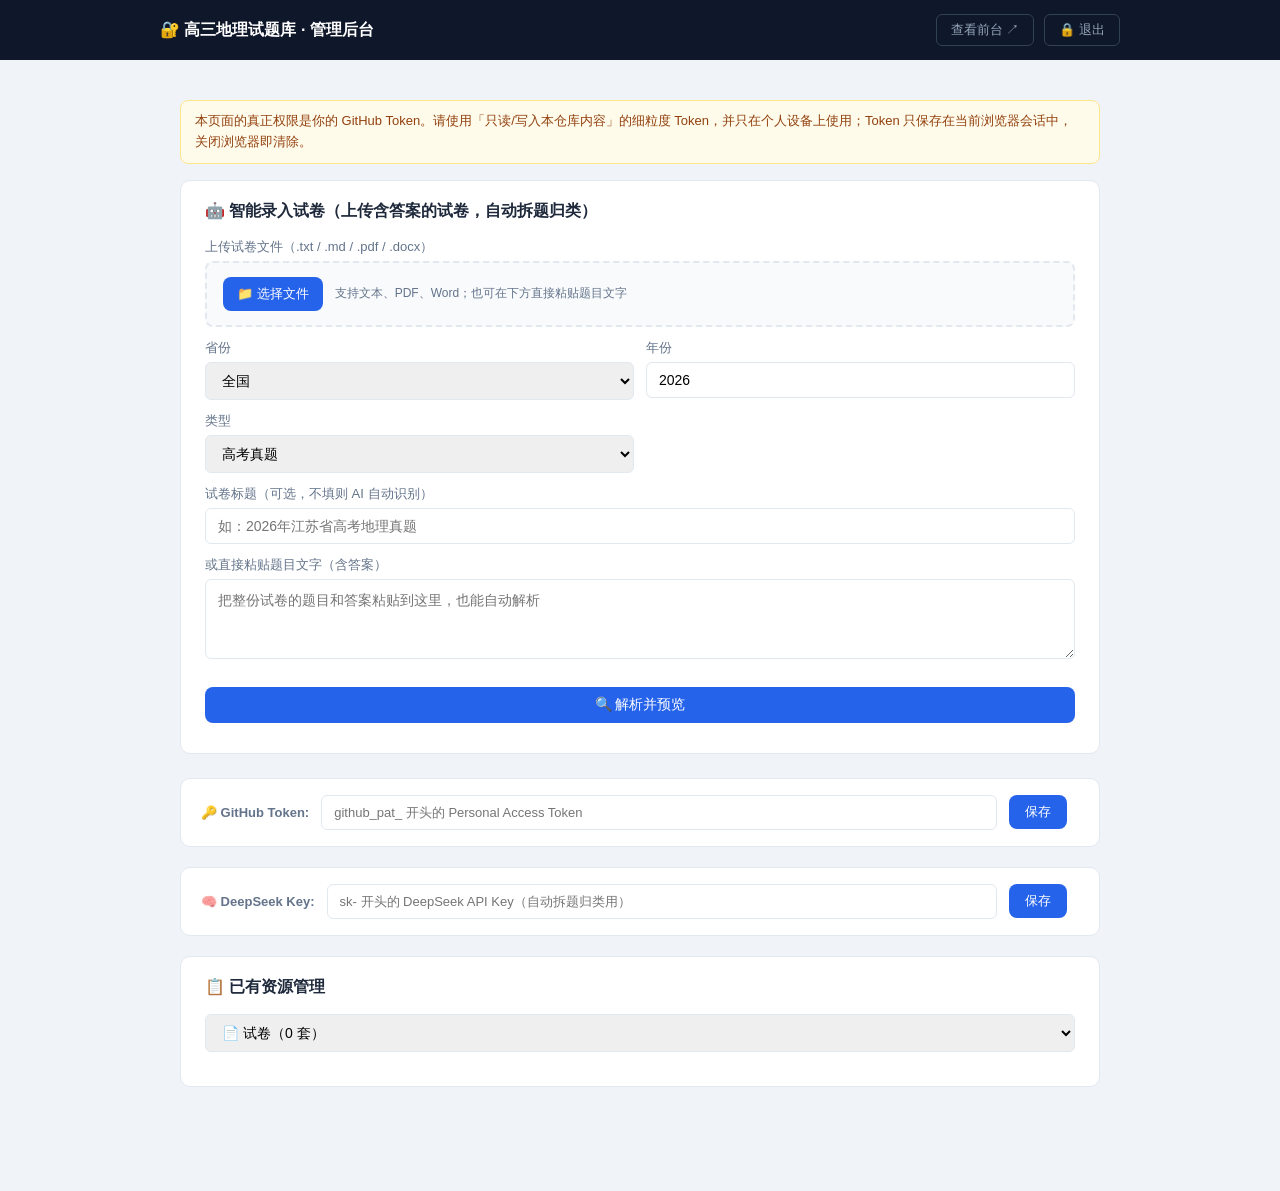
==== commit 8f6c5f95: "update admin.html" ====
--- a/admin.html
+++ b/admin.html
@@ -48,6 +48,10 @@
     .se-fig-row { display: flex; align-items: center; gap: 8px; margin-bottom: 8px; }
     .se-fig-row img { height: 52px; width: auto; border: 1px solid var(--border); border-radius: 6px; object-fit: contain; background: #f8fafc; }
     .se-fig-row input { flex: 1; min-width: 0; }
+    .q-editor-modal { position: fixed; inset: 0; background: rgba(15,23,42,.62); display: flex; align-items: center; justify-content: center; z-index: 500; padding: 20px; }
+    .q-editor-card { background: #fff; border-radius: 12px; width: min(760px, 94vw); max-height: 92vh; overflow: auto; padding: 20px 24px; }
+    .q-editor-head { display: flex; align-items: center; justify-content: space-between; margin-bottom: 16px; }
+    .q-editor-head h3 { font-size: 16px; }
     @media (max-width: 640px) { .form-grid { grid-template-columns: 1fr; } }
   </style>
 </head>
@@ -120,6 +124,39 @@
     </div>
   </div>
 
+  <!-- 编辑已有题目 -->
+  <div id="q-editor" class="q-editor-modal" style="display:none;">
+    <div class="q-editor-card">
+      <div class="q-editor-head">
+        <h3 id="qe-title">编辑题目</h3>
+        <button class="admin-exit" onclick="closeQuestionEditor()">✕ 关闭</button>
+      </div>
+      <div class="form-grid">
+        <div class="form-field"><label>题号</label><input id="qe-number" disabled></div>
+        <div class="form-field"><label>专题</label><select id="qe-topic"></select></div>
+        <div class="form-field"><label>知识点</label><input id="qe-knowledge" placeholder="如 聚落选址"></div>
+        <div class="form-field"><label>难度</label><select id="qe-diff"><option>易</option><option>中</option><option>难</option></select></div>
+        <div class="form-field full"><label>题组标识（同组小题填相同值）</label><input id="qe-group"></div>
+        <div class="form-field full"><label>题目简述</label><textarea id="qe-desc"></textarea></div>
+        <div class="form-field full"><label>完整题干</label><textarea id="qe-content"></textarea></div>
+        <div class="form-field full"><label>答案</label><textarea id="qe-answer"></textarea></div>
+        <div class="form-field full"><label>解析</label><textarea id="qe-analysis"></textarea></div>
+        <div class="form-field full">
+          <label>配图（题干图 / 选项图）</label>
+          <div id="qe-figures"></div>
+          <div style="margin-top:8px;">
+            <input type="file" id="qe-fig-upload" accept="image/*" multiple style="display:none;" onchange="qeUploadFigures()">
+            <button type="button" class="btn-ghost" onclick="document.getElementById('qe-fig-upload').click()">📤 上传配图</button>
+          </div>
+        </div>
+      </div>
+      <div class="form-actions">
+        <button class="btn-primary" onclick="saveQuestionEdit()">💾 保存并发布</button>
+        <button class="btn-ghost" onclick="closeQuestionEditor()">取消</button>
+      </div>
+    </div>
+  </div>
+
   <div id="save-status" class="save-status"></div>
 
   <script src="config.js"></script>
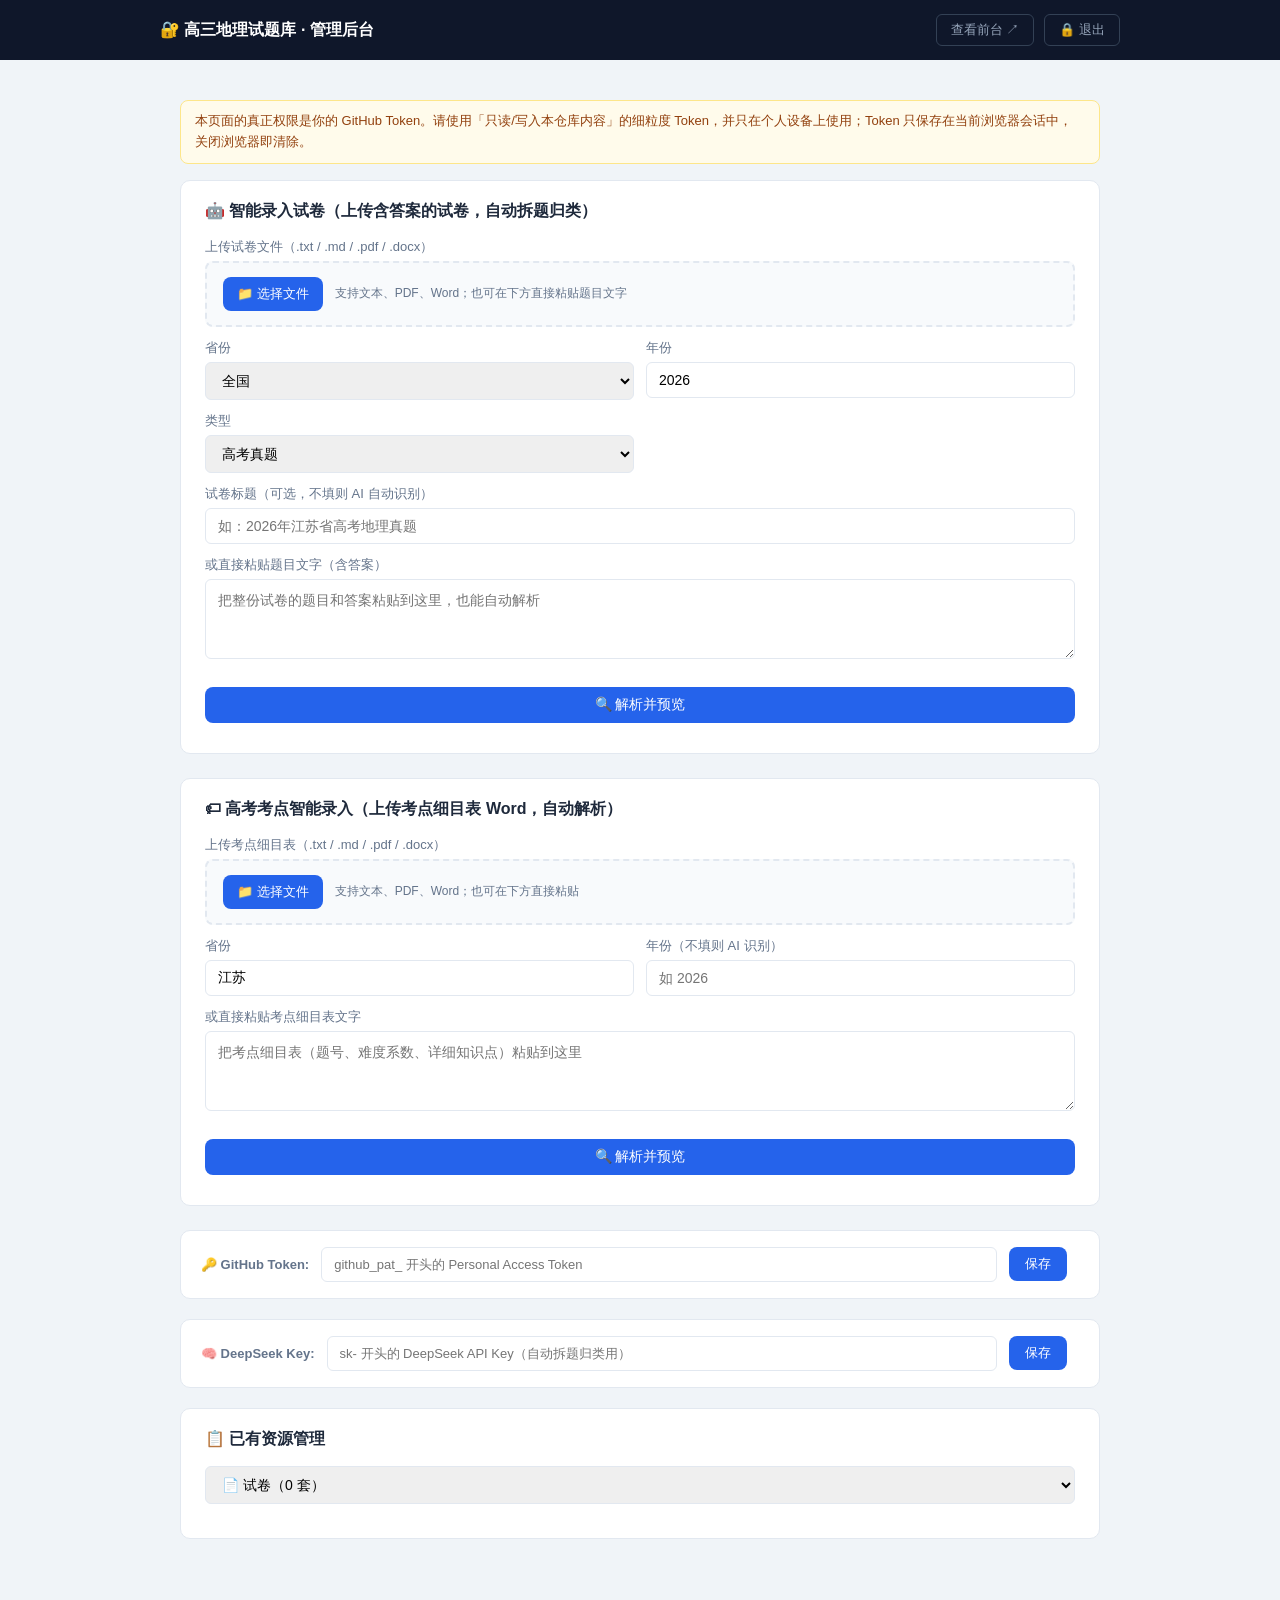
==== commit 54d53244: "update admin.html" ====
--- a/admin.html
+++ b/admin.html
@@ -95,6 +95,28 @@
       <div id="smart-preview" class="smart-preview" style="display:none;"></div>
     </div>
 
+    <!-- 高考考点智能录入 -->
+    <div class="admin-form">
+      <h3>🏷 高考考点智能录入（上传考点细目表 Word，自动解析）</h3>
+      <div class="form-grid">
+        <div class="form-field full"><label>上传考点细目表（.txt / .md / .pdf / .docx）</label>
+          <div class="upload-box" id="ep-upload-box">
+            <button type="button" class="btn-primary" style="padding:8px 14px;font-size:13px;" onclick="document.getElementById('ep-file').click()">📁 选择文件</button>
+            <span class="upload-info" id="ep-file-info">支持文本、PDF、Word；也可在下方直接粘贴</span>
+            <input type="file" id="ep-file" accept=".txt,.md,.pdf,.docx" style="display:none;">
+          </div>
+        </div>
+        <div class="form-field"><label>省份</label><input type="text" id="ep-province" value="江苏"></div>
+        <div class="form-field"><label>年份（不填则 AI 识别）</label><input type="text" id="ep-year" placeholder="如 2026"></div>
+        <div class="form-field full"><label>或直接粘贴考点细目表文字</label><textarea id="ep-text" placeholder="把考点细目表（题号、难度系数、详细知识点）粘贴到这里"></textarea></div>
+        <div class="form-field full form-actions">
+          <button class="btn-primary" onclick="epParse()">🔍 解析并预览</button>
+          <span id="ep-status" style="font-size:13px;color:var(--text-sub);"></span>
+        </div>
+      </div>
+      <div id="ep-preview" class="smart-preview" style="display:none;"></div>
+    </div>
+
     <!-- GitHub Token -->
     <div class="settings-panel">
       <label>🔑 GitHub Token:</label>
@@ -118,6 +140,7 @@
         <select id="manage-type" onchange="renderManageList()">
           <option value="papers">📄 试卷（<span id="paper-count">0</span> 套）</option>
           <option value="questions">🔖 题目（<span id="question-count">0</span> 道）</option>
+          <option value="exampoints">🏷 考点细目（<span id="ep-count">0</span> 份）</option>
         </select>
       </div>
       <div id="manage-list"></div>
--- a/styles.css
+++ b/styles.css
@@ -60,6 +60,27 @@
   font-size: 14px; background: #fff; cursor: pointer; outline: none;
 }
 
+/* ==================== 组卷 ==================== */
+.compose-controls { display: flex; gap: 12px; flex-wrap: wrap; align-items: flex-end; margin-bottom: 18px; }
+.compose-field { display: flex; flex-direction: column; gap: 5px; }
+.compose-field label { font-size: 13px; color: var(--text-sub); font-weight: 500; }
+.compose-topics { min-width: 260px; padding: 9px 12px; border: 1px solid var(--border); border-radius: 8px; font-size: 14px; background: #fff; }
+.form-actions { display: flex; gap: 10px; flex-wrap: wrap; margin-top: 16px; }
+
+/* ==================== 历年对比 ==================== */
+.compare-section { background: #fff; border: 1px solid var(--border); border-radius: 10px; padding: 16px 20px; margin-bottom: 14px; box-shadow: var(--shadow); }
+.compare-section h3 { font-size: 15px; margin-bottom: 12px; }
+.compare-table { width: 100%; border-collapse: collapse; font-size: 13px; }
+.compare-table th, .compare-table td { border: 1px solid var(--border); padding: 6px 10px; text-align: center; }
+.compare-table th { background: #f8fafc; font-weight: 600; }
+.compare-table td:first-child, .compare-table th:first-child { text-align: left; }
+.compare-group-row td { background: #eff6ff; font-weight: 600; color: #1e3a8a; text-align: left; }
+.top-row { display: flex; align-items: center; gap: 10px; margin-bottom: 8px; }
+.top-name { width: 110px; flex-shrink: 0; font-size: 13px; }
+.top-bar { flex: 1; height: 14px; background: #f1f5f9; border-radius: 7px; overflow: hidden; }
+.top-bar-fill { height: 100%; background: #2563eb; border-radius: 7px; }
+.top-count { width: 52px; flex-shrink: 0; font-size: 12px; color: var(--text-sub); text-align: right; }
+
 /* ==================== 试卷卡片 ==================== */
 .resource-list { display: flex; flex-direction: column; gap: 8px; }
 .exam-card {
@@ -215,6 +236,7 @@
 .empty-state { text-align: center; padding: 60px 20px; color: var(--text-sub); background: var(--card); border-radius: var(--radius); font-size: 15px; }
 .footer { text-align: center; padding: 30px 20px; color: var(--text-sub); font-size: 13px; border-top: 1px solid var(--border); margin-top: 40px; background: #fff; }
 .footer-small { font-size: 11px; margin-top: 6px; opacity: .7; }
+.site-credit { max-width: 1100px; margin: 0 auto; padding: 8px 20px 24px; text-align: right; color: var(--text-sub); font-size: 12px; }
 
 /* ==================== 响应式 ==================== */
 @media (max-width: 640px) {
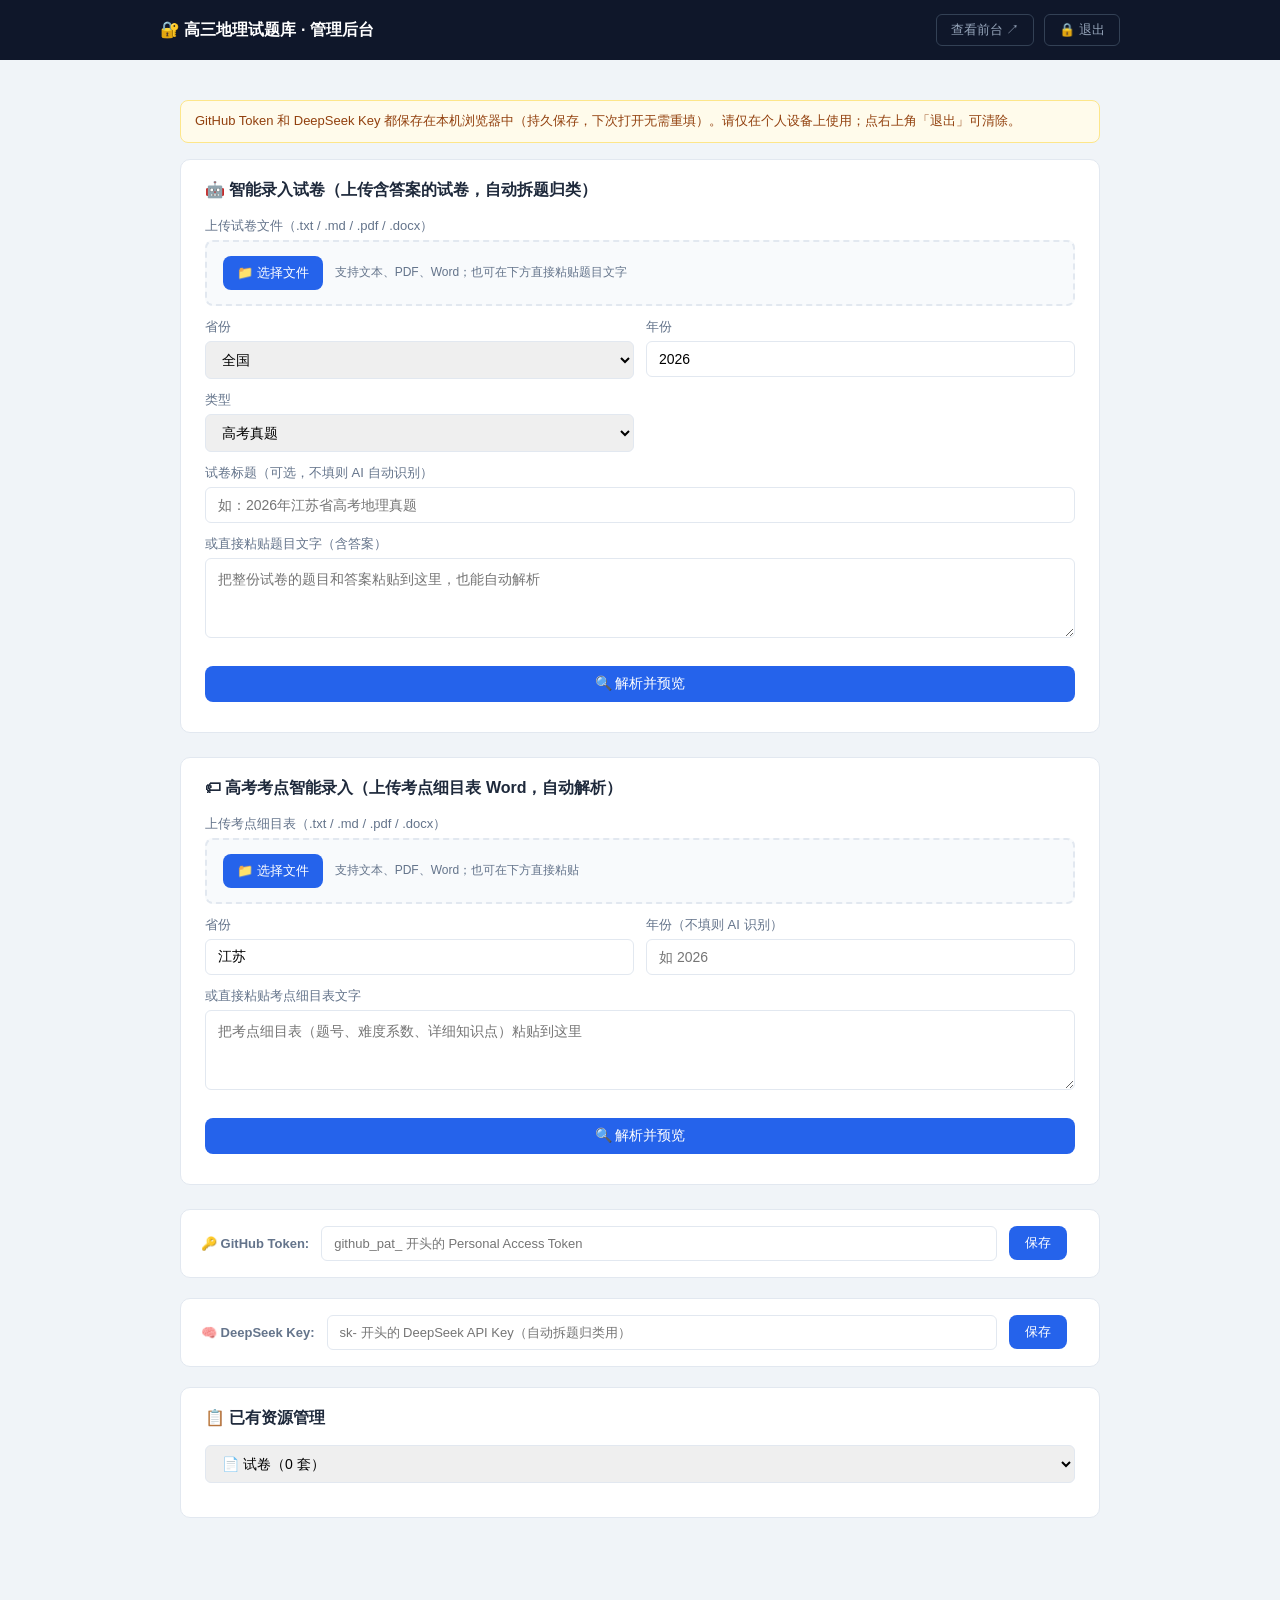
==== commit 57982c0a: "update admin.html" ====
--- a/admin.html
+++ b/admin.html
@@ -68,7 +68,7 @@
 
   <div class="admin-layout">
     <div class="notice">
-      本页面的真正权限是你的 GitHub Token。请使用「只读/写入本仓库内容」的细粒度 Token，并只在个人设备上使用；Token 只保存在当前浏览器会话中，关闭浏览器即清除。
+      GitHub Token 和 DeepSeek Key 都保存在本机浏览器中（持久保存，下次打开无需重填）。请仅在个人设备上使用；点右上角「退出」可清除。
     </div>
 
     <!-- 智能录入 -->
--- a/styles.css
+++ b/styles.css
@@ -74,12 +74,19 @@
 .compare-table th, .compare-table td { border: 1px solid var(--border); padding: 6px 10px; text-align: center; }
 .compare-table th { background: #f8fafc; font-weight: 600; }
 .compare-table td:first-child, .compare-table th:first-child { text-align: left; }
+.exam-knowledge { text-align: left; line-height: 1.7; }
 .compare-group-row td { background: #eff6ff; font-weight: 600; color: #1e3a8a; text-align: left; }
 .top-row { display: flex; align-items: center; gap: 10px; margin-bottom: 8px; }
 .top-name { width: 110px; flex-shrink: 0; font-size: 13px; }
 .top-bar { flex: 1; height: 14px; background: #f1f5f9; border-radius: 7px; overflow: hidden; }
 .top-bar-fill { height: 100%; background: #2563eb; border-radius: 7px; }
 .top-count { width: 52px; flex-shrink: 0; font-size: 12px; color: var(--text-sub); text-align: right; }
+.ep-modules { display: flex; gap: 10px; flex-wrap: wrap; margin-bottom: 14px; }
+.ep-module { padding: 8px 18px; border: 1px solid var(--border); background: #f8fafc; border-radius: 20px; font-size: 14px; cursor: pointer; color: var(--text); transition: all .15s; }
+.ep-module:hover { border-color: var(--primary); color: var(--primary); background: #eff6ff; }
+.ep-module.active { background: var(--primary); color: #fff; border-color: var(--primary); }
+.ep-table-wrap { background: #fff; border: 1px solid var(--border); border-radius: 10px; padding: 16px 20px; box-shadow: var(--shadow); }
+.ep-table-wrap h3 { font-size: 15px; margin-bottom: 12px; }
 
 /* ==================== 试卷卡片 ==================== */
 .resource-list { display: flex; flex-direction: column; gap: 8px; }
